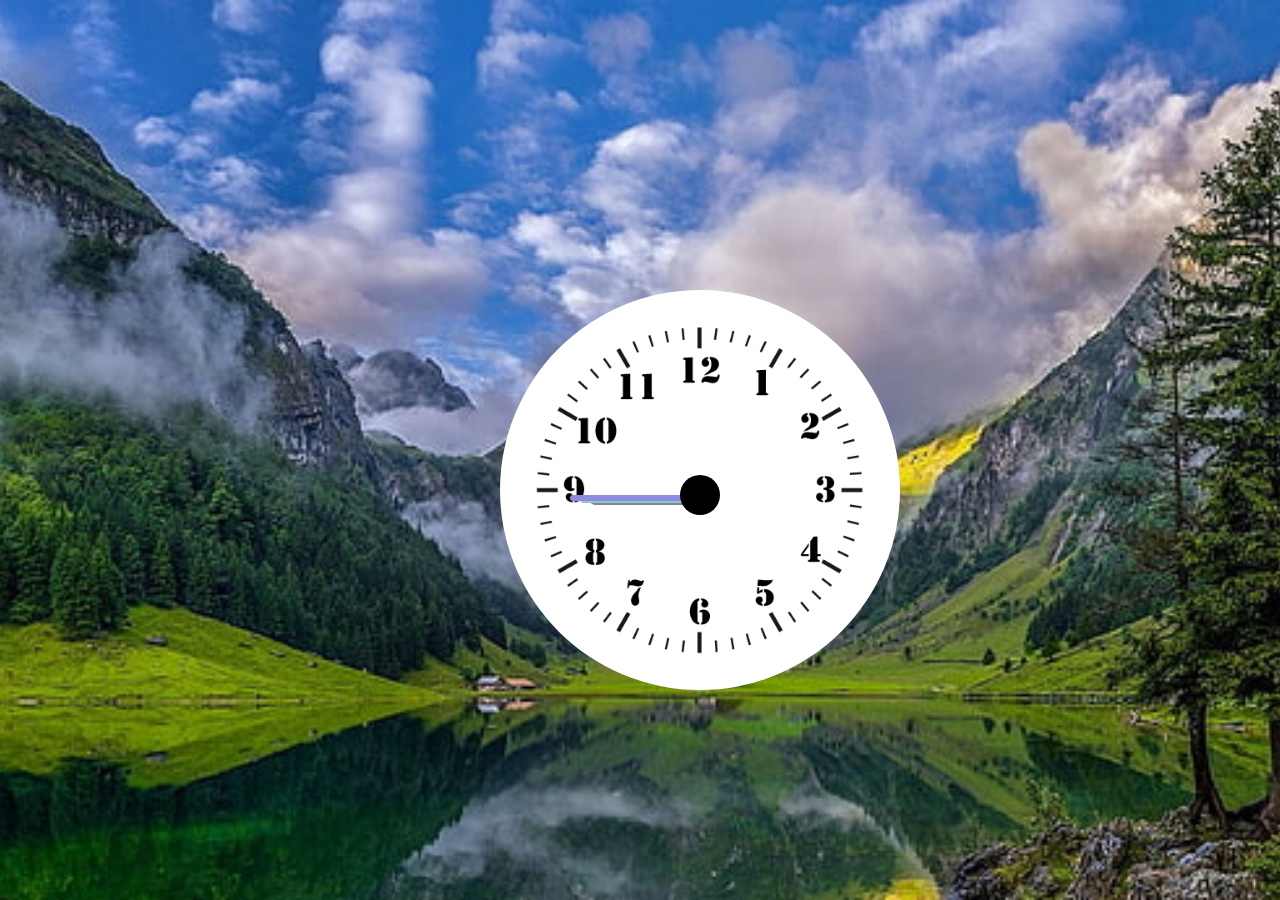
==== Frontend projects/analog-clock/index.html @ 4ff2a07a "chore: clock" ====
<!DOCTYPE html>
<html lang="en">

<head>
    <meta charset="UTF-8">
    <meta name="viewport" content="width=device-width, initial-scale=1.0">
    <title>Clock</title>
    <style>
        * {
            margin: 0;
            padding: 0;
            box-sizing: border-box;
        }

        body {
            display: flex;
            justify-content: center;
            align-items: center;
            height: 100vh;
            background-image: url("mountain.jpg");
            background-size: cover;
            background-position: center;
            background-repeat: no-repeat;
        }

        #clock {
            border-radius: 50%;
            position: relative;
            transform: translate(15%, 10%);
            display: flex;
        }
        .center-dot {
            width: 40px;
            height: 40px;
            border-radius: 50%;
            background-color: black;
            position: absolute;
            top: 54.6%;
            /* left: 50%; */
            transform: translate(150%, -40%);
        }

        .hands {
            top: 55%;
            position: absolute;
            /* transform: translate(100%, 100%); */
            transform-origin: 100%;
        }

        .hour {
            width: 100px;
            height: 10px;
            border-radius: 22px;
            background-color: rgb(134, 133, 133);
        }

        .minute {
            width: 120px;
            height: 8px;
            border-radius: 22px;
            background-color: rgb(139, 199, 220);
        }

        .second {
            width: 140px;
            height: 6px;
            border-radius: 22px;
            background-color: rgb(142, 139, 220);
        }
    </style>
</head>

<body>
    <img id="clock" src="clock.png" alt="clock" height="400px">
    <div class="hands hour"></div>
    <div class="hands minute"></div>
    <div class="hands second"></div>
    <div class="center-dot"></div>
    <script>
        const hour = document.querySelector('.hour');
        const minute = document.querySelector('.minute');
        const second = document.querySelector('.second');
        setInterval(() => {
            let date = new Date();
            let hr = (date.getHours() % 12 + date.getMinutes() / 60) * 30;
            let min = (date.getMinutes() + date.getSeconds() / 60) * 6;
            let sec = date.getSeconds() * 6;
            hour.style.transform = `rotate(${hr + 90}deg)`;
            minute.style.transform = `rotate(${min + 90}deg)`;
            second.style.transform = `rotate(${sec + 90}deg)`;
        }, 1000);
    </script>
</body>

</html>
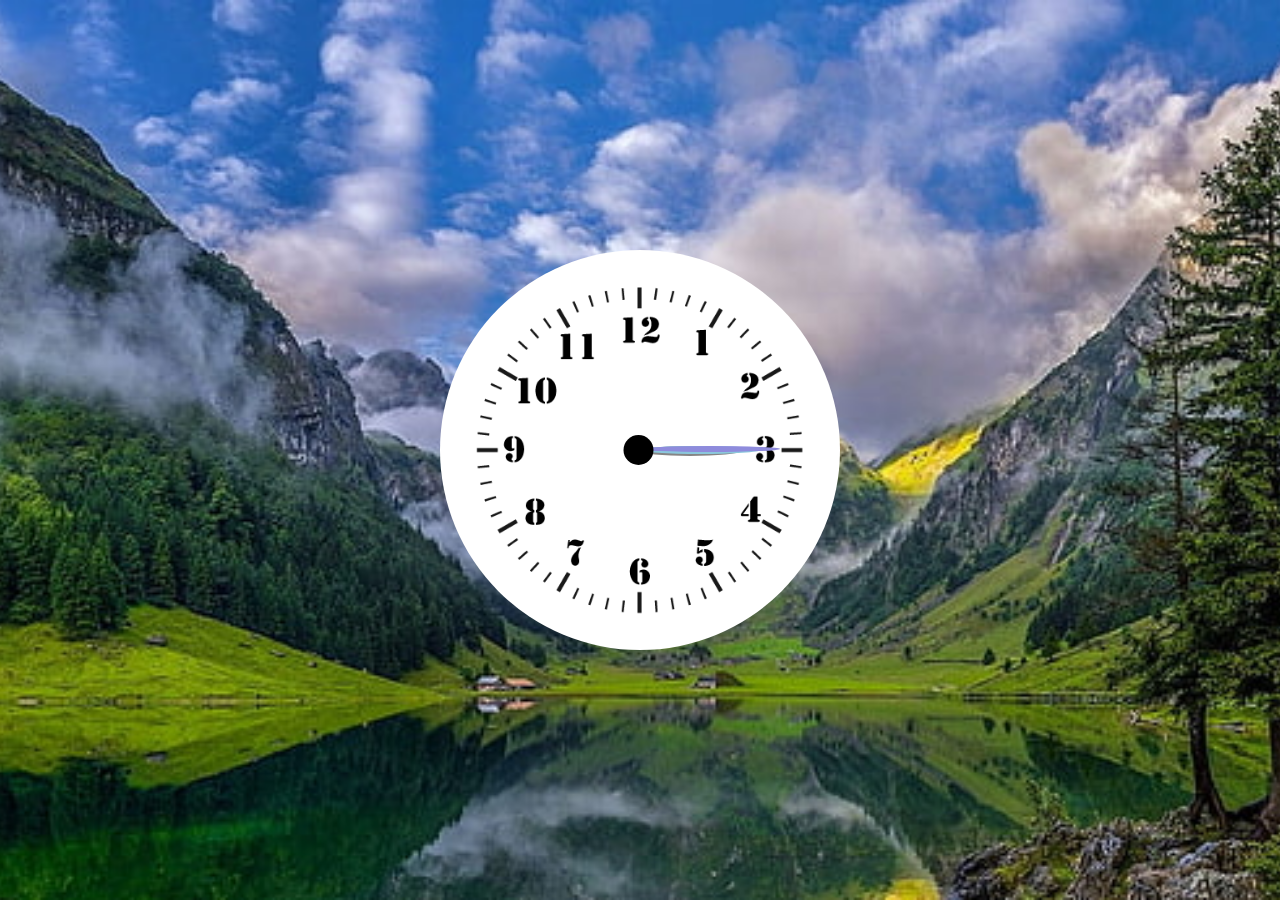
==== commit 1a102f08: "Refactor analog clock layout for improved readability and alignment" ====
--- a/Frontend projects/analog-clock/index.html
+++ b/Frontend projects/analog-clock/index.html
@@ -26,56 +26,63 @@
         #clock {
             border-radius: 50%;
             position: relative;
-            transform: translate(15%, 10%);
-            display: flex;
+            /* transform: translate(15%, 10%); */
+            display: grid;
+            place-items: center;
         }
-        .center-dot {
-            width: 40px;
-            height: 40px;
-            border-radius: 50%;
-            background-color: black;
+        .hands {
             position: absolute;
-            top: 54.6%;
-            /* left: 50%; */
-            transform: translate(150%, -40%);
-        }
+            top: 49%;
+            left: 50%;
+            transform-origin: 0 0;
 
-        .hands {
-            top: 55%;
-            position: absolute;
-            /* transform: translate(100%, 100%); */
-            transform-origin: 100%;
         }
 
         .hour {
             width: 100px;
             height: 10px;
-            border-radius: 22px;
+            border-radius: 70%;
             background-color: rgb(134, 133, 133);
         }
 
         .minute {
             width: 120px;
             height: 8px;
-            border-radius: 22px;
+            border-radius: 60%;
             background-color: rgb(139, 199, 220);
         }
 
         .second {
             width: 140px;
             height: 6px;
-            border-radius: 22px;
+            border-radius: 50%;
             background-color: rgb(142, 139, 220);
+        }
+        .container {
+           position: relative;
+        }
+        .center-dot {
+            width: 30px;
+            height: 30px;
+            border-radius: 50%;
+            background-color: black;
+            position: absolute;
+            top: 50%;
+            left: 50%;
+            transform: translate(-55%, -50%);
         }
     </style>
 </head>
 
 <body>
+    <div class="container">
     <img id="clock" src="clock.png" alt="clock" height="400px">
+
     <div class="hands hour"></div>
     <div class="hands minute"></div>
-    <div class="hands second"></div>
-    <div class="center-dot"></div>
+    <div class="hands second"></div> 
+</div>
+<div class="center-dot"></div>
     <script>
         const hour = document.querySelector('.hour');
         const minute = document.querySelector('.minute');
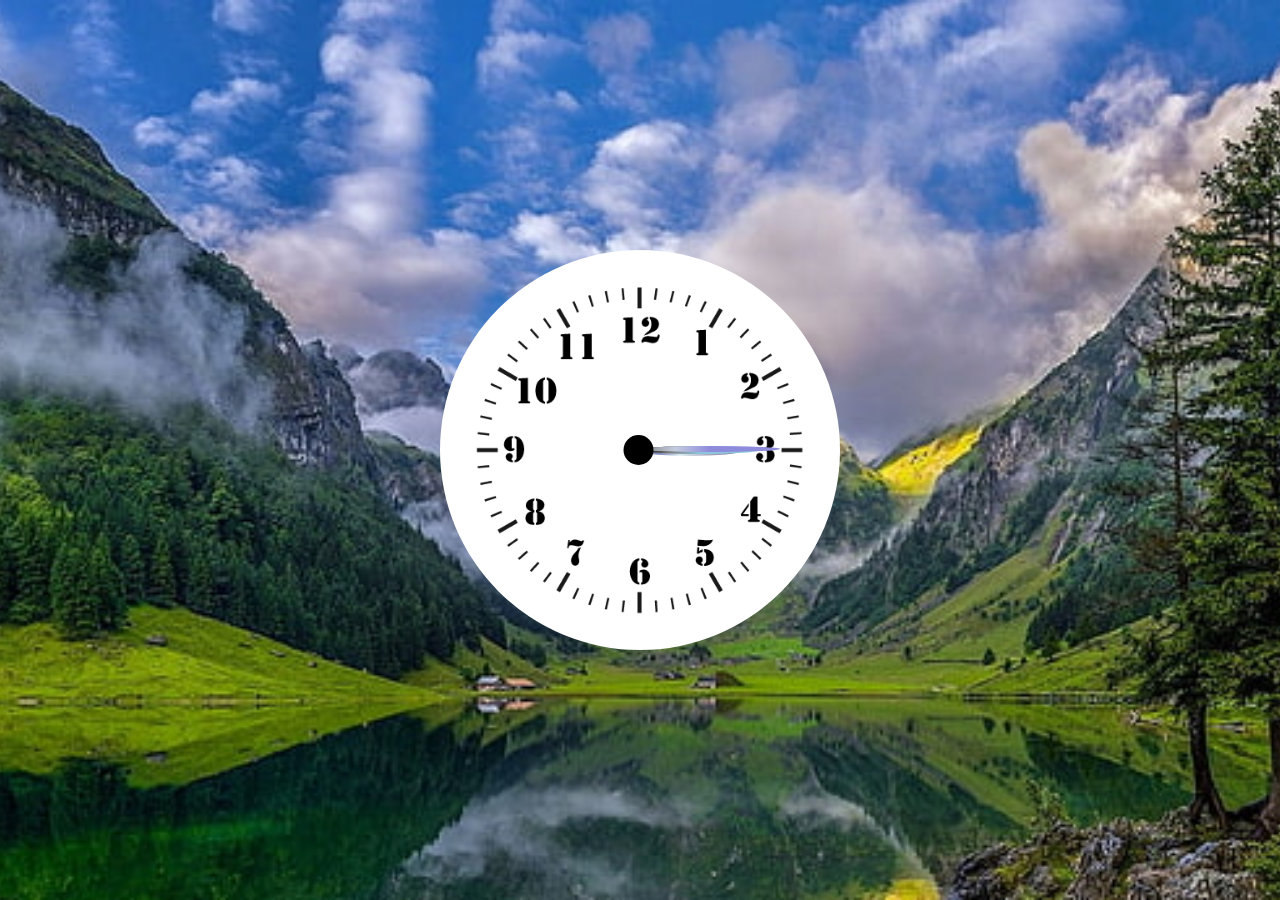
==== commit 17919564: "Update analog clock colors for better visibility and aesthetics" ====
--- a/Frontend projects/analog-clock/index.html
+++ b/Frontend projects/analog-clock/index.html
@@ -42,21 +42,21 @@
             width: 100px;
             height: 10px;
             border-radius: 70%;
-            background-color: rgb(134, 133, 133);
+            background: linear-gradient(to right, rgb(131, 139, 186) 20%,rgb(217, 234, 240) 40% , rgb(125, 102, 145));
         }
 
         .minute {
             width: 120px;
             height: 8px;
             border-radius: 60%;
-            background-color: rgb(139, 199, 220);
+            background: linear-gradient(to right, black,gray, rgb(139, 199, 220)50%);
         }
 
         .second {
             width: 140px;
             height: 6px;
             border-radius: 50%;
-            background-color: rgb(142, 139, 220);
+            background: linear-gradient(to right, gray,rgb(196, 204, 223), rgb(142, 139, 220)50%);
         }
         .container {
            position: relative;
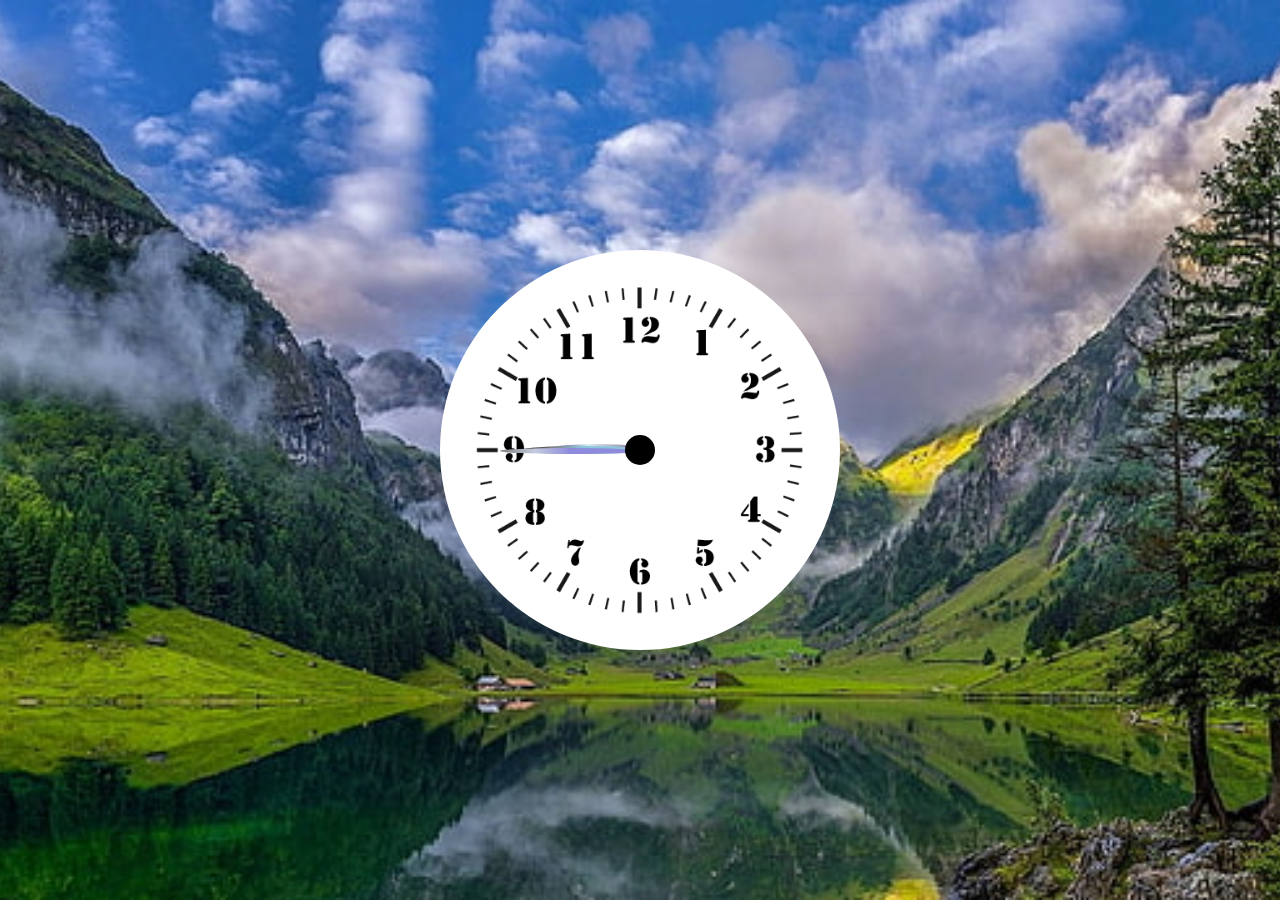
==== commit 1450ec9e: "Update analog clock layout for improved readability and alignment" ====
--- a/Frontend projects/analog-clock/index.html
+++ b/Frontend projects/analog-clock/index.html
@@ -30,59 +30,69 @@
             display: grid;
             place-items: center;
         }
+
         .hands {
             position: absolute;
-            top: 49%;
-            left: 50%;
-            transform-origin: 0 0;
-
+            bottom: 49%;
+            /* Adjust this value */
+            left: 20%;
+            /* Adjust this value */
+            transform-origin: 100% 50%;
         }
 
         .hour {
             width: 100px;
             height: 10px;
             border-radius: 70%;
-            background: linear-gradient(to right, rgb(131, 139, 186) 20%,rgb(217, 234, 240) 40% , rgb(125, 102, 145));
+            background: linear-gradient(to right, rgb(131, 139, 186) 20%, rgb(217, 234, 240) 40%, rgb(125, 102, 145));
+            margin-left: 28px;
         }
 
         .minute {
             width: 120px;
             height: 8px;
             border-radius: 60%;
-            background: linear-gradient(to right, black,gray, rgb(139, 199, 220)50%);
+            background: linear-gradient(to right, black, gray, rgb(139, 199, 220)50%);
+            /* margin-bottom: 10px;
+            margin-top: 10px; */
+            /* margin: 10px; */
+            margin-left: 2px;
         }
 
         .second {
+            margin-left: -20px;
             width: 140px;
             height: 6px;
             border-radius: 50%;
-            background: linear-gradient(to right, gray,rgb(196, 204, 223), rgb(142, 139, 220)50%);
+            background: linear-gradient(to right, gray, rgb(196, 204, 223), rgb(142, 139, 220)50%);
         }
+
         .container {
-           position: relative;
+            position: relative;
         }
+
         .center-dot {
             width: 30px;
             height: 30px;
             border-radius: 50%;
             background-color: black;
             position: absolute;
-            top: 50%;
-            left: 50%;
-            transform: translate(-55%, -50%);
+            /* top: 50%; */
+            /* left: 53%; */
+            /* transform: translate(-55%, -50%); */
         }
     </style>
 </head>
 
 <body>
     <div class="container">
-    <img id="clock" src="clock.png" alt="clock" height="400px">
+        <img id="clock" src="clock.png" alt="clock" height="400px">
 
-    <div class="hands hour"></div>
-    <div class="hands minute"></div>
-    <div class="hands second"></div> 
-</div>
-<div class="center-dot"></div>
+        <div class="hands hour"></div>
+        <div class="hands minute"></div>
+        <div class="hands second"></div>
+    </div>
+    <div class="center-dot"></div>
     <script>
         const hour = document.querySelector('.hour');
         const minute = document.querySelector('.minute');
